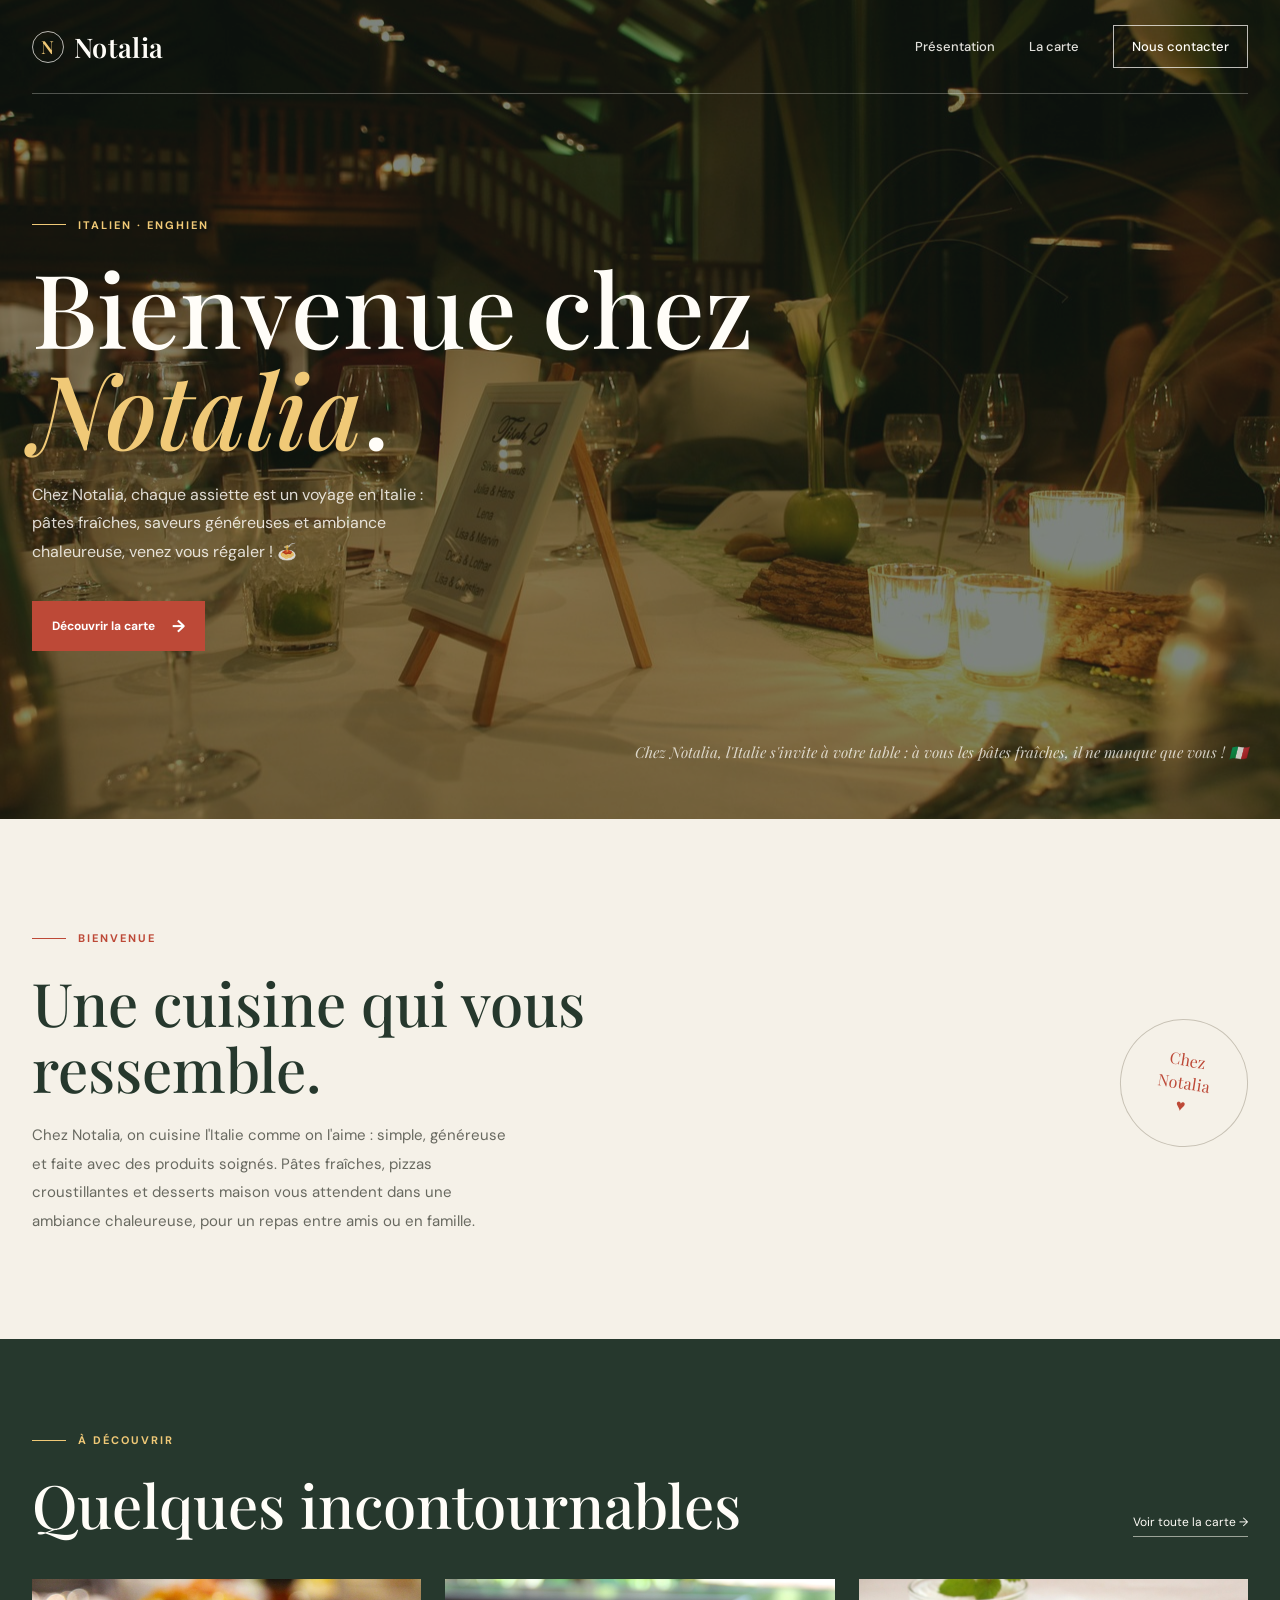
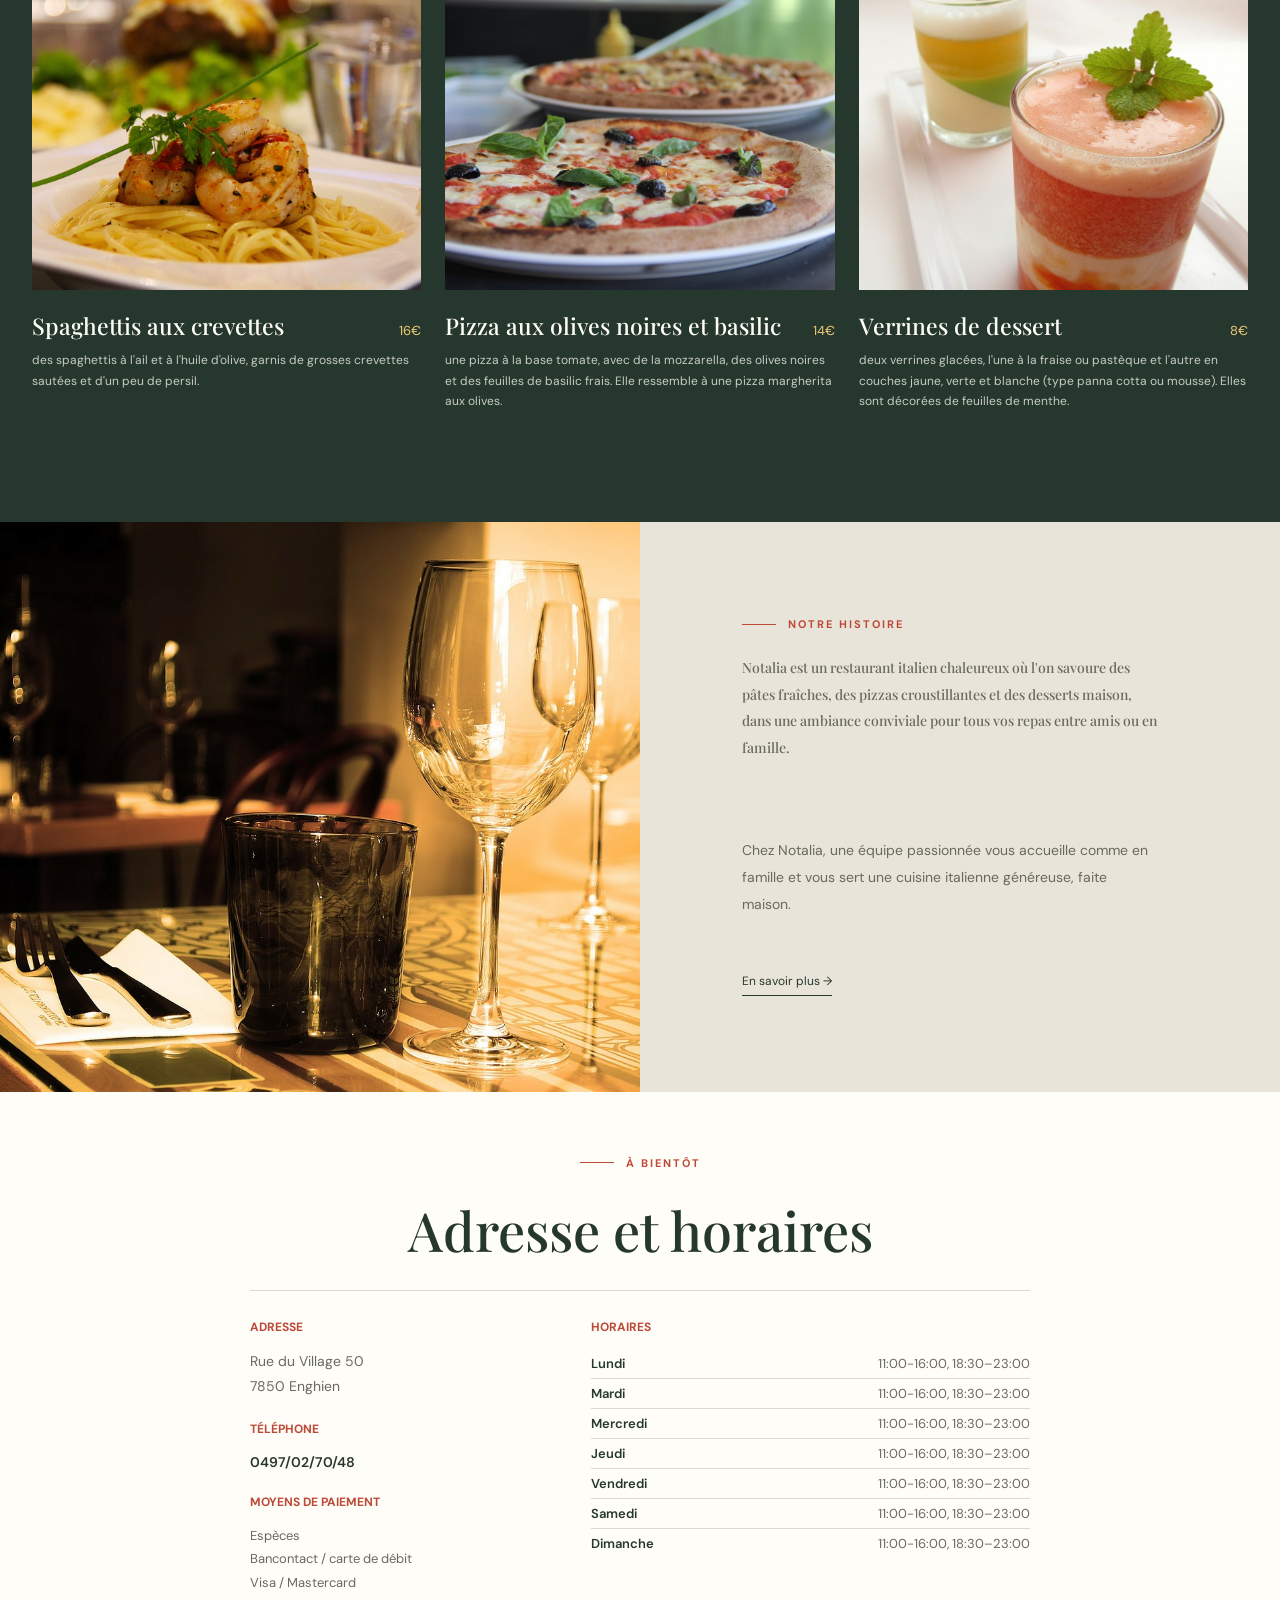
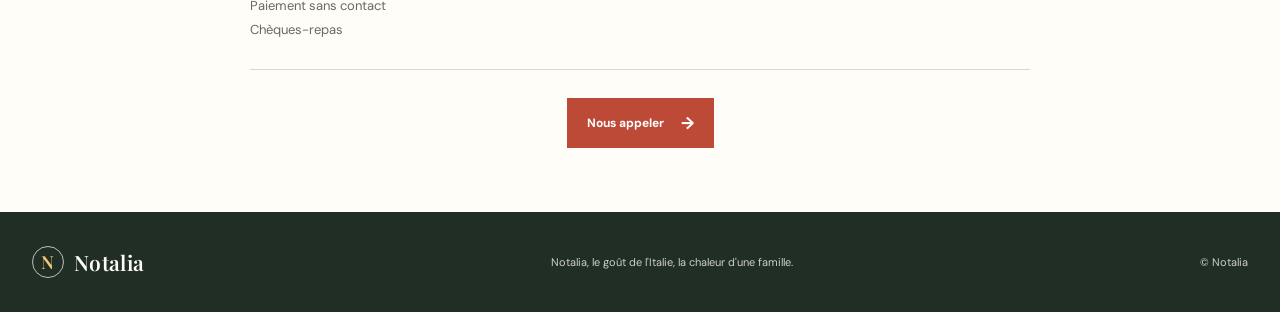
==== index.html @ 67419997 "Rename index-vierge.html to index.html" ====
<!doctype html>
<html lang="fr">
<head>
	<meta charset="utf-8">
	<meta name="viewport" content="width=device-width, initial-scale=1">
	<meta name="theme-color" content="#26382d">
	<meta name="description" content="Présentation de votre restaurant.">
	<title>NOTALIA</title>
	<link rel="preconnect" href="https://fonts.googleapis.com">
	<link rel="preconnect" href="https://fonts.gstatic.com" crossorigin>
	<link href="https://fonts.googleapis.com/css2?family=DM+Sans:wght@400;500;600;700&family=Playfair+Display:wght@500;600;700&display=swap" rel="stylesheet">
	<link rel="stylesheet" href="css/style.css">
	<script src="javascript/script.js" defer></script>
</head>
<body>
	<main>
		<section class="hero" id="accueil">
			<header class="site-header">
				<a class="brand" href="#accueil" aria-label="Accueil"><span class="brand-mark">N</span> Notalia</a>
				<nav class="desktop-nav" aria-label="Navigation principale">
					<a href="#presentation">Présentation</a>
					<a href="#carte">La carte</a>
					<a class="nav-cta" href="#infos">Nous contacter</a>
				</nav>
				<details class="mobile-nav">
					<summary aria-label="Ouvrir le menu"><span></span></summary>
					<nav aria-label="Navigation mobile">
						<a href="#presentation">Présentation</a>
						<a href="#carte">La carte</a>
						<a href="#infos">Nous contacter</a>
					</nav>
				</details>
			</header>
			<div class="hero-content">
				<p class="eyebrow">Italien · Enghien</p>
				<h1>Bienvenue chez<br><span>Notalia</span>.</h1>
				<p class="hero-copy">Chez Notalia, chaque assiette est un voyage en Italie : pâtes fraîches, saveurs généreuses et ambiance chaleureuse, venez vous régaler ! 🍝</p>
				<a class="button" href="#carte">Découvrir la carte <span class="arrow" aria-hidden="true">→</span></a>
			</div>
			<p class="hero-note">Chez Notalia, l'Italie s'invite à votre table : à vous les pâtes fraîches, il ne manque que vous ! 🇮🇹</p>
		</section>

		<section class="intro" id="presentation" aria-labelledby="intro-title">
			<div>
				<p class="eyebrow">Bienvenue</p>
				<h2 id="intro-title">Une cuisine qui vous ressemble.</h2>
				<p class="intro-copy">Chez Notalia, on cuisine l'Italie comme on l'aime : simple, généreuse et faite avec des produits soignés. Pâtes fraîches, pizzas croustillantes et desserts maison vous attendent dans une ambiance chaleureuse, pour un repas entre amis ou en famille.</p>
			</div>
			<div class="intro-stamp" aria-label="Votre signature">Chez<br>Notalia<br>♥</div>
		</section>

		<section class="menu-section" id="carte" aria-labelledby="menu-title">
			<div class="section-inner">
				<div class="section-heading">
					<div>
						<p class="eyebrow">À découvrir</p>
						<h2 id="menu-title">Quelques incontournables</h2>
					</div>
					<a class="text-link" href="images/Menu.jpg" target="_blank" rel="noopener noreferrer">Voir toute la carte <span aria-hidden="true">→</span></a>
				</div>
				<div class="dishes">
					<article class="dish">
						<img src="images/pates-01.jpg" alt="Photo du premier plat à remplacer" loading="lazy">
						<div class="dish-meta"><h3>Spaghettis aux crevettes</h3><span class="dish-price">16€</span></div>
						<p>des spaghettis à l'ail et à l'huile d'olive, garnis de grosses crevettes sautées et d'un peu de persil.</p>
					</article>
					<article class="dish">
						<img src="images/pizza-03.jpg" alt="Photo du deuxième plat à remplacer" loading="lazy">
						<div class="dish-meta"><h3>Pizza aux olives noires et basilic</h3><span class="dish-price">14€</span></div>
						<p>une pizza à la base tomate, avec de la mozzarella, des olives noires et des feuilles de basilic frais. Elle ressemble à une pizza margherita aux olives.</p>
					</article>
					<article class="dish">
						<img src="images/dessert-02.jpg" alt="Photo du troisième plat à remplacer" loading="lazy">
						<div class="dish-meta"><h3>Verrines de dessert</h3><span class="dish-price">8€</span></div>
						<p>deux verrines glacées, l'une à la fraise ou pastèque et l'autre en couches jaune, verte et blanche (type panna cotta ou mousse). Elles sont décorées de feuilles de menthe.</p>
					</article>
				</div>
			</div>
		</section>

		<section class="story" aria-labelledby="story-title">
			<div class="story-image" role="img" aria-label="images/table.jpg"></div>
			<div class="story-copy">
				<p class="eyebrow">Notre histoire</p>
				<h2 id="story-title"><p>Notalia est un restaurant italien chaleureux où l'on savoure des pâtes fraîches, des pizzas croustillantes et des desserts maison, dans une ambiance conviviale pour tous vos repas entre amis ou en famille.</p></h2>
				<p><p>Chez Notalia, une équipe passionnée vous accueille comme en famille et vous sert une cuisine italienne généreuse, faite maison.</p></p>
				<a class="text-link" href="#infos">En savoir plus <span aria-hidden="true">→</span></a>
			</div>
		</section>

		<section class="closing" id="infos">
			<p class="eyebrow">À bientôt</p>
			<h2 id="hours-title">Adresse et horaires</h2>
			<div class="opening-details">
				<div class="restaurant-contact">
					<h3>Adresse</h3>
					<address class="restaurant-address">Rue du Village 50<br>7850 Enghien</address>
					<h3>Téléphone</h3>
					<a class="restaurant-phone" href="tel:+32497027048">0497/02/70/48</a>
					<h3>Moyens de paiement</h3>
					<ul class="payment-methods">
						<li>Espèces</li>
						<li>Bancontact / carte de débit</li>
						<li>Visa / Mastercard</li>
						<li>Paiement sans contact</li>
						<li>Chèques-repas</li>
					</ul>
				</div>
				<div>
					<h3>Horaires</h3>
					<table class="opening-hours" aria-label="Horaires d’ouverture">
						<tbody>
							<tr><th scope="row">Lundi</th><td>11:00-16:00, 18:30–23:00</td></tr>
							<tr><th scope="row">Mardi</th><td>11:00-16:00, 18:30–23:00</td></tr>
							<tr><th scope="row">Mercredi</th><td>11:00-16:00, 18:30–23:00</td></tr>
							<tr><th scope="row">Jeudi</th><td>11:00-16:00, 18:30–23:00</td></tr>
							<tr><th scope="row">Vendredi</th><td>11:00-16:00, 18:30–23:00</td></tr>
							<tr><th scope="row">Samedi</th><td>11:00-16:00, 18:30–23:00</td></tr>
							<tr><th scope="row">Dimanche</th><td>11:00-16:00, 18:30–23:00</td></tr>
						</tbody>
					</table>
				</div>
			</div>
			<a class="button" href="tel:+32497027048">Nous appeler <span class="arrow" aria-hidden="true">→</span></a>
		</section>
	</main>
	<footer>
		<a class="brand" href="#accueil"><span class="brand-mark">N</span> Notalia</a>
		<p>Notalia, le goût de l'Italie, la chaleur d'une famille.</p>
		<p>© Notalia</p>
	</footer>
</body>
</html>
---- css/style.css ----
:root {
			color-scheme: light;
			--olive: #26382d;
			--olive-light: #405447;
			--tomato: #bd4937;
			--paper: #f5f1e8;
			--white: #fffdf8;
			--ink: #252820;
			--muted: #77776d;
			--line: #ded9ce;
			--serif: "Playfair Display", Georgia, serif;
			--sans: "DM Sans", "Segoe UI", sans-serif;
		}

		* { box-sizing: border-box; }

		html { scroll-behavior: smooth; }

		body {
			margin: 0;
			background: var(--paper);
			color: var(--ink);
			font-family: var(--sans);
			-webkit-font-smoothing: antialiased;
		}

		a { color: inherit; text-decoration: none; }
		img { display: block; width: 100%; object-fit: cover; }

		.hero {
			position: relative;
			display: flex;
			min-height: 700px;
			min-height: min(850px, 91svh);
			flex-direction: column;
			overflow: hidden;
			background: #29362d url("../images/restaurant.jpg") center 54% / cover no-repeat;
			color: var(--white);
		}

		.hero::before {
			position: absolute;
			inset: 0;
			background: rgba(22, 31, 25, .55);
			content: "";
		}

		.site-header, .hero-content { position: relative; z-index: 1; }

		.site-header {
			display: flex;
			width: min(1240px, calc(100% - 64px));
			height: 94px;
			align-items: center;
			justify-content: space-between;
			margin: 0 auto;
			border-bottom: 1px solid rgba(255, 253, 248, .28);
		}

		.brand {
			display: inline-flex;
			align-items: center;
			gap: 10px;
			font-family: var(--serif);
			font-size: 27px;
			font-weight: 600;
			letter-spacing: .3px;
		}

		.brand-mark {
			display: grid;
			width: 32px;
			height: 32px;
			place-items: center;
			border: 1px solid rgba(255, 253, 248, .7);
			border-radius: 50%;
			color: #f0c977;
			font-family: var(--serif);
			font-size: 18px;
		}

		.desktop-nav { display: flex; align-items: center; gap: 34px; }
		.desktop-nav a, .mobile-nav a { font-size: 13px; font-weight: 500; }
		.desktop-nav a:not(.nav-cta) { color: rgba(255, 253, 248, .88); }
		.desktop-nav a:hover, .mobile-nav a:hover { color: #f0c977; }

		.nav-cta {
			padding: 12px 18px;
			border: 1px solid rgba(255, 253, 248, .72);
			transition: background .2s ease, color .2s ease;
		}

		.nav-cta:hover { background: var(--white); color: var(--olive) !important; }
		.mobile-nav { display: none; }

		.hero-content {
			width: min(1240px, calc(100% - 64px));
			margin: auto;
			padding: 76px 0 120px;
			animation: arrive .75s ease-out both;
		}

		.eyebrow {
			display: flex;
			align-items: center;
			gap: 12px;
			margin: 0 0 24px;
			color: #f0c977;
			font-size: 11px;
			font-weight: 700;
			letter-spacing: 2px;
			text-transform: uppercase;
		}

		.eyebrow::before { width: 34px; height: 1px; background: currentColor; content: ""; }

		h1, h2, h3, p { margin-top: 0; }

		.hero h1 {
			max-width: 740px;
			margin-bottom: 22px;
			font-family: var(--serif);
			font-size: clamp(60px, 8vw, 108px);
			font-weight: 500;
			line-height: .99;
		}

		.hero h1 span { color: #f0c977; font-style: italic; }

		.hero-copy {
			max-width: 430px;
			margin-bottom: 34px;
			color: rgba(255, 253, 248, .84);
			font-size: 16px;
			line-height: 1.8;
		}

		.button {
			display: inline-flex;
			min-height: 50px;
			align-items: center;
			justify-content: center;
			gap: 17px;
			padding: 0 20px;
			background: var(--tomato);
			color: white;
			font-size: 12px;
			font-weight: 700;
			transition: background .2s ease, transform .2s ease;
		}

		.button:hover { transform: translateY(-2px); background: #a93e2e; }
		.button .arrow { font-size: 17px; }

		.hero-note {
			position: absolute;
			right: max(32px, calc((100% - 1240px) / 2));
			bottom: 42px;
			color: rgba(255, 253, 248, .75);
			font-family: var(--serif);
			font-size: 15px;
			font-style: italic;
		}

		.intro {
			display: grid;
			width: min(1240px, calc(100% - 64px));
			grid-template-columns: 1fr 1fr;
			gap: 70px;
			align-items: center;
			margin: 0 auto;
			padding: 112px 0 104px;
		}

		.intro .eyebrow { color: var(--tomato); }
		.intro h2, .section-heading h2, .story-copy h2 {
			margin-bottom: 20px;
			color: var(--olive);
			font-family: var(--serif);
			font-size: clamp(38px, 5vw, 60px);
			font-weight: 500;
			line-height: 1.1;
		}

		.intro-copy {
			max-width: 490px;
			margin: 0;
			color: #686960;
			font-size: 15px;
			line-height: 1.9;
		}

		.intro-stamp {
			display: flex;
			width: 128px;
			height: 128px;
			align-items: center;
			justify-content: center;
			justify-self: end;
			border: 1px solid #c8c2b5;
			border-radius: 50%;
			color: var(--tomato);
			font-family: var(--serif);
			font-size: 16px;
			line-height: 1.4;
			text-align: center;
			transform: rotate(9deg);
		}

		.menu-section {
			padding: 94px 0 110px;
			background: var(--olive);
			color: var(--white);
		}

		.section-inner { width: min(1240px, calc(100% - 64px)); margin: 0 auto; }

		.section-heading {
			display: flex;
			align-items: end;
			justify-content: space-between;
			gap: 32px;
			margin-bottom: 42px;
		}

		.section-heading .eyebrow { color: #f0c977; }
		.section-heading h2 { margin-bottom: 0; color: var(--white); }
		.text-link { padding-bottom: 6px; border-bottom: 1px solid #9ca398; font-size: 12px; }

		.dishes { display: grid; grid-template-columns: repeat(3, 1fr); gap: 24px; }

		.dish { min-width: 0; }

		.dish img {
			aspect-ratio: 1.25;
			margin-bottom: 20px;
			background: #536256;
			object-fit: cover;
		}

		.dish:nth-child(1) img { object-position: center 55%; }
		.dish:nth-child(2) img { object-position: center 50%; }
		.dish:nth-child(3) img { object-position: center 55%; }

		.dish-meta { display: flex; align-items: baseline; justify-content: space-between; gap: 12px; }
		.dish h3 { margin: 0; font-family: var(--serif); font-size: 23px; font-weight: 500; }
		.dish-price { color: #f0c977; font-size: 13px; }
		.dish p { margin: 9px 0 0; color: #c7ccc4; font-size: 12px; line-height: 1.7; }

		.story {
			display: grid;
			min-height: 570px;
			grid-template-columns: 1fr 1fr;
			background: #e9e4d9;
		}

		.story-image { min-height: 480px; background: #d4c6ad url("../images/table.jpg") center / cover no-repeat; }

		.story-copy {
			display: flex;
			max-width: 620px;
			flex-direction: column;
			align-items: flex-start;
			justify-content: center;
			padding: 80px clamp(40px, 8vw, 120px);
		}

		.story-copy .eyebrow { color: var(--tomato); }
		.story-copy p:not(.eyebrow) { margin-bottom: 28px; color: #686960; font-size: 14px; line-height: 1.9; }
		.story-copy .text-link { border-color: var(--olive); color: var(--olive); }

		.closing {
			display: flex;
			min-height: 310px;
			flex-direction: column;
			align-items: center;
			justify-content: center;
			padding: 64px 24px;
			background: var(--white);
			text-align: center;
		}

		.closing .eyebrow { color: var(--tomato); }
		.closing h2 { max-width: 680px; margin-bottom: 24px; color: var(--olive); font-family: var(--serif); font-size: clamp(36px, 5vw, 54px); font-weight: 500; }
		.opening-details {
			display: grid;
			width: min(780px, 100%);
			grid-template-columns: minmax(150px, .8fr) minmax(260px, 1.2fr);
			gap: 48px;
			margin: 0 0 28px;
			padding: 28px 0;
			border-top: 1px solid var(--line);
			border-bottom: 1px solid var(--line);
			text-align: left;
		}

		.opening-details h3 {
			margin: 0 0 14px;
			color: var(--tomato);
			font-size: 12px;
			font-weight: 700;
			text-transform: uppercase;
		}

		.restaurant-address { color: #686960; font-size: 14px; font-style: normal; line-height: 1.8; }
		.restaurant-contact h3:not(:first-child) { margin-top: 22px; }
		.restaurant-phone { color: var(--olive); font-size: 14px; font-weight: 600; }
		.restaurant-phone:hover { color: var(--tomato); }
		.payment-methods { margin: 0; padding: 0; color: #686960; font-size: 13px; line-height: 1.8; list-style: none; }
		.opening-hours { width: 100%; border-collapse: collapse; font-size: 13px; }
		.opening-hours th, .opening-hours td { padding: 6px 0; border-bottom: 1px solid var(--line); }
		.opening-hours th { width: 92px; color: var(--olive); font-weight: 600; text-align: left; }
		.opening-hours td { color: #686960; text-align: right; }
		.opening-hours tr:last-child th, .opening-hours tr:last-child td { border-bottom: 0; }

		footer {
			display: flex;
			min-height: 100px;
			align-items: center;
			justify-content: space-between;
			gap: 24px;
			padding: 24px max(32px, calc((100% - 1240px) / 2));
			background: #202e25;
			color: rgba(255, 253, 248, .78);
			font-size: 11px;
		}

		footer .brand { color: var(--white); font-size: 21px; }
		footer p { margin: 0; }

		@keyframes arrive {
			from { opacity: 0; transform: translateY(14px); }
			to { opacity: 1; transform: translateY(0); }
		}

		@media (max-width: 760px) {
			.hero { min-height: 690px; min-height: 88svh; background-position: 57% center; }
			.site-header, .hero-content, .intro, .section-inner { width: calc(100% - 40px); }
			.site-header { height: 76px; }
			.brand { font-size: 24px; }
			.desktop-nav { display: none; }
			.mobile-nav { position: relative; display: block; }
			.mobile-nav summary { width: 42px; height: 42px; cursor: pointer; list-style: none; }
			.mobile-nav summary::-webkit-details-marker { display: none; }
			.mobile-nav summary span, .mobile-nav summary::before, .mobile-nav summary::after {
				position: absolute;
				right: 8px;
				width: 25px;
				height: 1px;
				background: var(--white);
				content: "";
			}
			.mobile-nav summary::before { top: 13px; }
			.mobile-nav summary span { top: 20px; }
			.mobile-nav summary::after { top: 27px; }
			.mobile-nav[open] summary span { opacity: 0; }
			.mobile-nav[open] summary::before { top: 20px; transform: rotate(45deg); }
			.mobile-nav[open] summary::after { top: 20px; transform: rotate(-45deg); }
			.mobile-nav nav {
				position: absolute;
				top: 50px;
				right: 0;
				display: grid;
				min-width: 190px;
				gap: 19px;
				padding: 22px;
				background: var(--olive);
				box-shadow: 0 12px 30px rgba(0, 0, 0, .2);
			}
			.hero-content { padding: 74px 0 115px; }
			.hero h1 { font-size: clamp(58px, 14vw, 82px); }
			.hero-copy { max-width: 360px; font-size: 14px; }
			.hero-note { right: 20px; bottom: 26px; font-size: 13px; }
			.intro { grid-template-columns: 1fr auto; gap: 25px; padding: 76px 0; }
			.intro h2, .section-heading h2, .story-copy h2 { font-size: 42px; }
			.intro-stamp { width: 84px; height: 84px; font-size: 11px; }
			.intro-copy { grid-column: 1 / -1; }
			.menu-section { padding: 72px 0 78px; }
			.section-heading { align-items: flex-start; flex-direction: column; gap: 18px; margin-bottom: 30px; }
			.dishes { grid-template-columns: 1fr; gap: 32px; }
			.dish img { aspect-ratio: 1.5; margin-bottom: 14px; }
			.dish h3 { font-size: 22px; }
			.story { grid-template-columns: 1fr; }
			.story-image { min-height: 330px; }
			.story-copy { padding: 62px 24px 72px; }
			.opening-details { grid-template-columns: 1fr; gap: 26px; padding: 24px 0; }
			.opening-hours td { text-align: left; }
			footer { align-items: flex-start; flex-direction: column; padding: 28px 20px; }
		}

		@media (prefers-reduced-motion: reduce) {
			*, *::before, *::after { scroll-behavior: auto !important; animation-duration: .01ms !important; animation-iteration-count: 1 !important; transition-duration: .01ms !important; }
		}
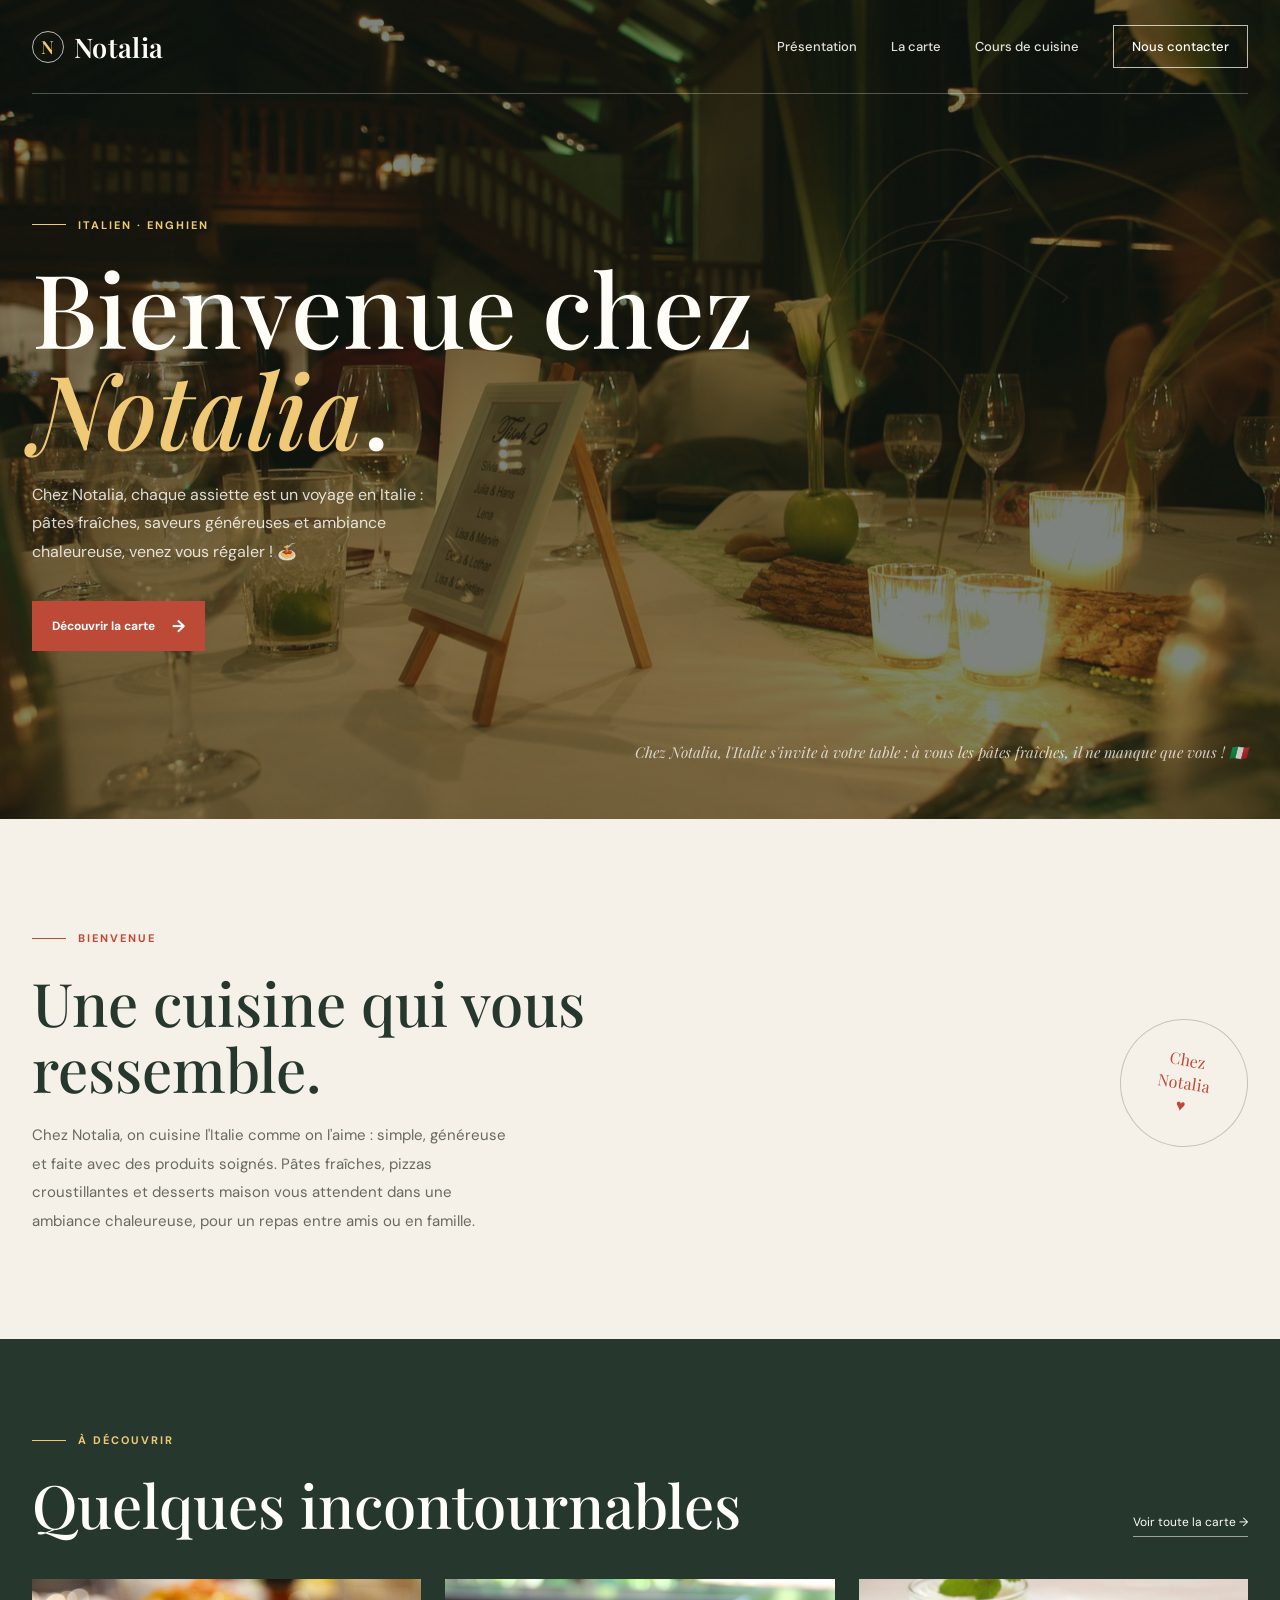
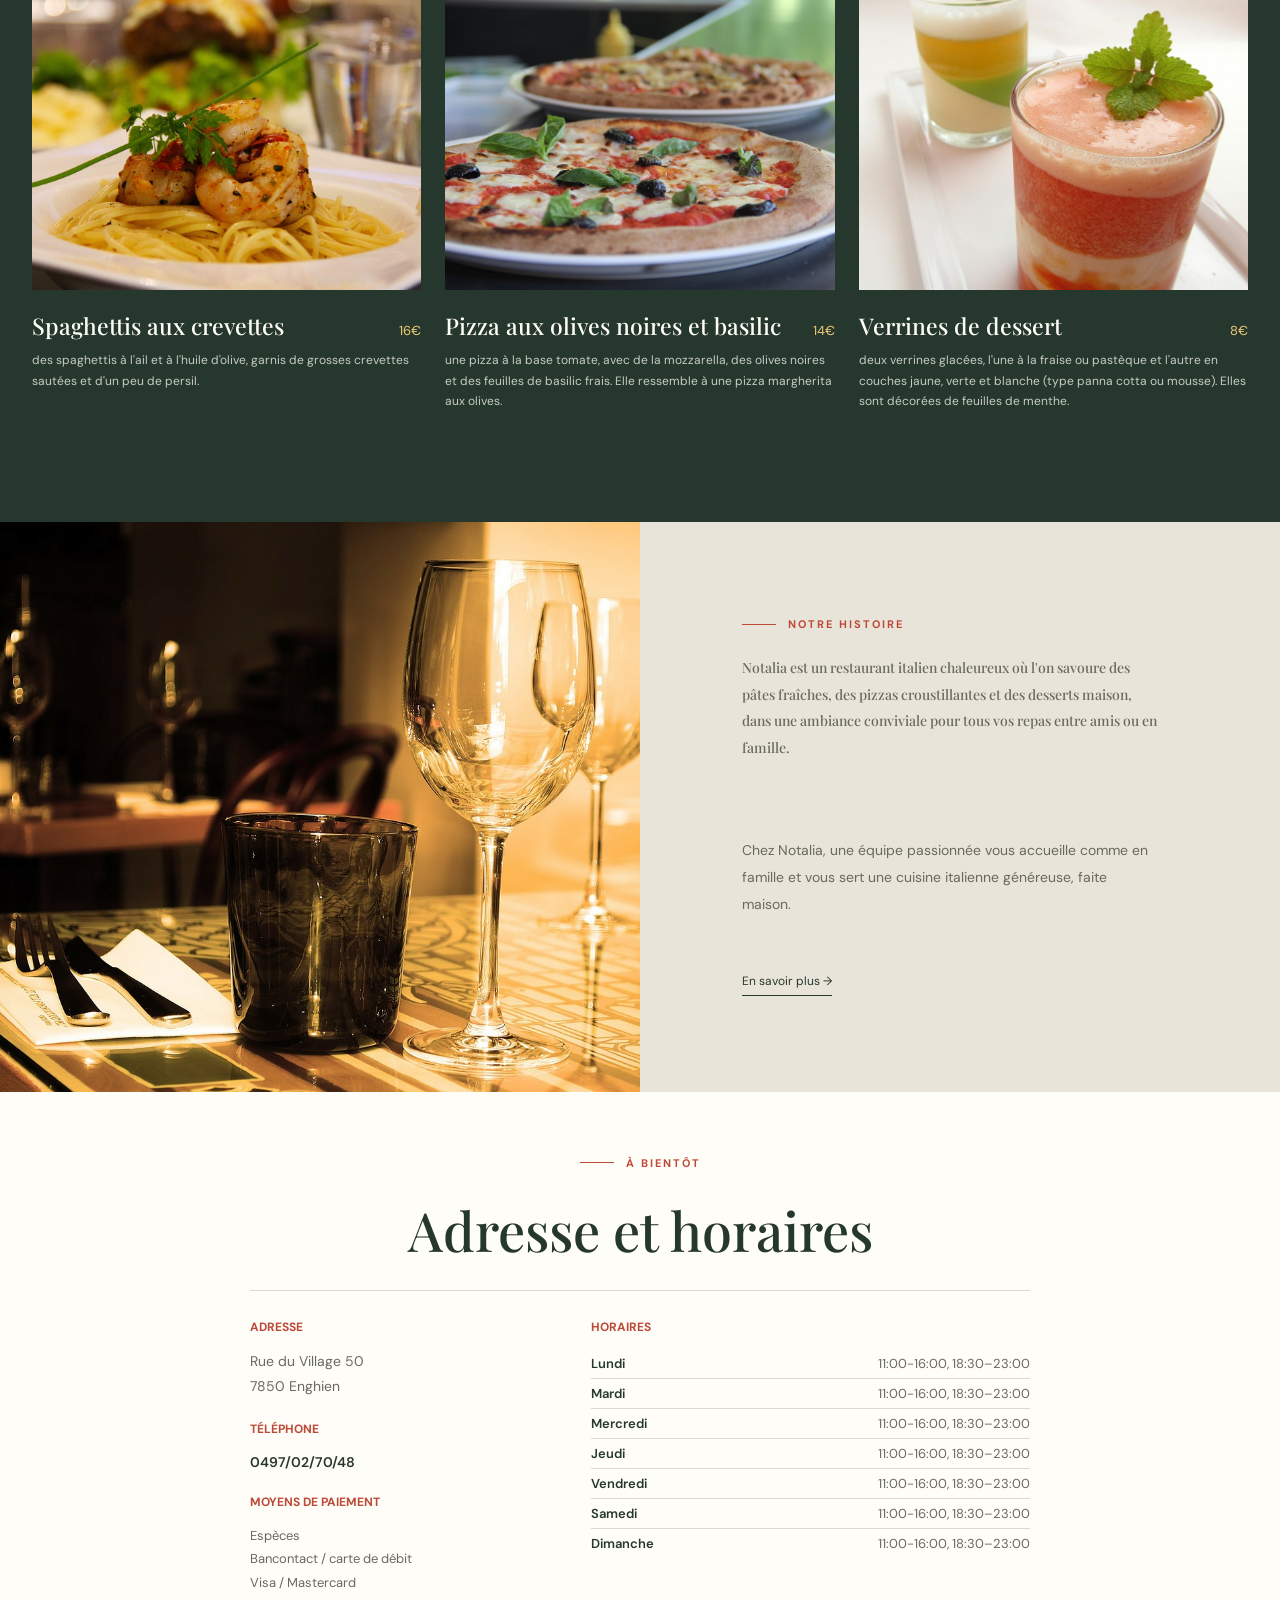
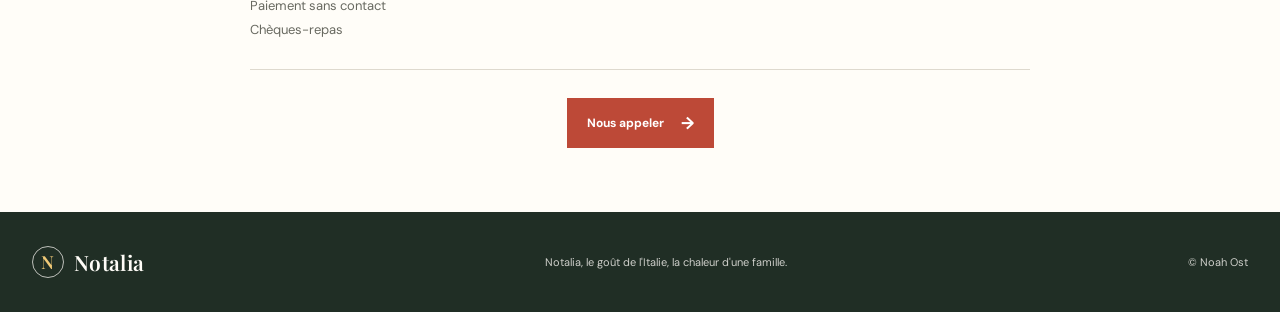
==== commit 77e0ec3d: "Add files via upload" ====
--- a/index.html
+++ b/index.html
@@ -20,6 +20,7 @@
 				<nav class="desktop-nav" aria-label="Navigation principale">
 					<a href="#presentation">Présentation</a>
 					<a href="#carte">La carte</a>
+					<a href="cours.html">Cours de cuisine</a>
 					<a class="nav-cta" href="#infos">Nous contacter</a>
 				</nav>
 				<details class="mobile-nav">
@@ -27,6 +28,7 @@
 					<nav aria-label="Navigation mobile">
 						<a href="#presentation">Présentation</a>
 						<a href="#carte">La carte</a>
+						<a href="cours.html">Cours de cuisine</a>
 						<a href="#infos">Nous contacter</a>
 					</nav>
 				</details>
@@ -127,7 +129,7 @@
 	<footer>
 		<a class="brand" href="#accueil"><span class="brand-mark">N</span> Notalia</a>
 		<p>Notalia, le goût de l'Italie, la chaleur d'une famille.</p>
-		<p>© Notalia</p>
+		<p>© Noah Ost</p>
 	</footer>
 </body>
-</html>
+</html>
--- a/css/style.css
+++ b/css/style.css
@@ -327,6 +327,42 @@
 
 		footer .brand { color: var(--white); font-size: 21px; }
 		footer p { margin: 0; }
+
+		.course-hero {
+			position: relative;
+			min-height: 510px;
+			overflow: hidden;
+			background: #29362d url("../images/cours-cuisine.jpg") center 48% / cover no-repeat;
+			color: var(--white);
+		}
+
+		.course-hero::before { position: absolute; inset: 0; background: rgba(22, 31, 25, .5); content: ""; }
+		.course-hero .site-header, .course-hero-content { position: relative; z-index: 1; }
+		.course-hero-content { width: min(1240px, calc(100% - 64px)); margin: 0 auto; padding: 88px 0 106px; animation: arrive .75s ease-out both; }
+		.course-hero h1 { max-width: 780px; margin: 0 0 20px; font-family: var(--serif); font-size: clamp(54px, 7vw, 88px); font-weight: 500; line-height: 1.02; }
+		.course-hero h1 span { color: #f0c977; font-style: italic; }
+		.course-hero-content > p:last-child { max-width: 460px; margin: 0; color: rgba(255, 253, 248, .86); font-size: 16px; line-height: 1.8; }
+
+		.course-overview { display: grid; width: min(1100px, calc(100% - 64px)); grid-template-columns: 1.1fr .9fr; gap: 76px; align-items: center; margin: 0 auto; padding: 96px 0; }
+		.course-overview .eyebrow, .course-details .eyebrow { color: var(--tomato); }
+		.course-video-inner .eyebrow { color: var(--tomato); }
+		.course-overview h2, .course-details h2 { margin-bottom: 22px; color: var(--olive); font-family: var(--serif); font-size: clamp(36px, 4vw, 52px); font-weight: 500; line-height: 1.12; }
+		.course-overview p:not(.eyebrow), .course-details p:not(.eyebrow) { color: #686960; font-size: 15px; line-height: 1.9; }
+		.course-overview img { width: 100%; aspect-ratio: 4 / 3; object-fit: cover; }
+		.course-video-section { padding: 0 32px 88px; }
+		.course-video-inner { width: min(1000px, 100%); margin: 0 auto; }
+		.course-video-inner h2 { margin: 0 0 24px; color: var(--olive); font-family: var(--serif); font-size: clamp(30px, 4vw, 42px); font-weight: 500; }
+		.course-video-frame { position: relative; overflow: hidden; aspect-ratio: 16 / 9; background: #202e25; }
+		.course-video-frame iframe { position: absolute; inset: 0; width: 100%; height: 100%; border: 0; }
+		.course-details { padding: 82px 0 90px; background: #e9e4d9; }
+		.course-details-inner { display: grid; width: min(1100px, calc(100% - 64px)); grid-template-columns: 1fr auto; gap: 54px; align-items: center; margin: 0 auto; }
+		.course-details h2 { max-width: 620px; }
+		.course-details p:last-child { max-width: 680px; margin-bottom: 0; }
+		.course-price { min-width: 220px; padding: 28px 24px; border-left: 1px solid #c8c2b5; text-align: center; }
+		.course-price strong { display: block; color: var(--tomato); font-family: var(--serif); font-size: 48px; font-weight: 500; }
+		.course-price span { display: block; margin: 4px 0 24px; color: #686960; font-size: 13px; }
+		.course-price .button { white-space: nowrap; }
+		.course-footer { flex-wrap: wrap; }
 
 		@keyframes arrive {
 			from { opacity: 0; transform: translateY(14px); }
@@ -386,6 +422,18 @@
 			.opening-details { grid-template-columns: 1fr; gap: 26px; padding: 24px 0; }
 			.opening-hours td { text-align: left; }
 			footer { align-items: flex-start; flex-direction: column; padding: 28px 20px; }
+			.course-hero { min-height: 470px; background-position: 53% center; }
+			.course-hero .site-header, .course-hero-content { width: calc(100% - 40px); }
+			.course-hero-content { padding: 82px 0 84px; }
+			.course-hero h1 { font-size: clamp(52px, 13vw, 72px); }
+			.course-overview { width: calc(100% - 40px); grid-template-columns: 1fr; gap: 30px; padding: 70px 0; }
+			.course-overview h2, .course-details h2 { font-size: 40px; }
+			.course-overview img { aspect-ratio: 1.35; }
+			.course-video-section { padding: 0 20px 66px; }
+			.course-video-inner h2 { margin-bottom: 18px; }
+			.course-details { padding: 66px 0; }
+			.course-details-inner { width: calc(100% - 40px); grid-template-columns: 1fr; gap: 28px; }
+			.course-price { min-width: 0; padding: 24px 0 0; border-top: 1px solid #c8c2b5; border-left: 0; text-align: left; }
 		}
 
 		@media (prefers-reduced-motion: reduce) {
